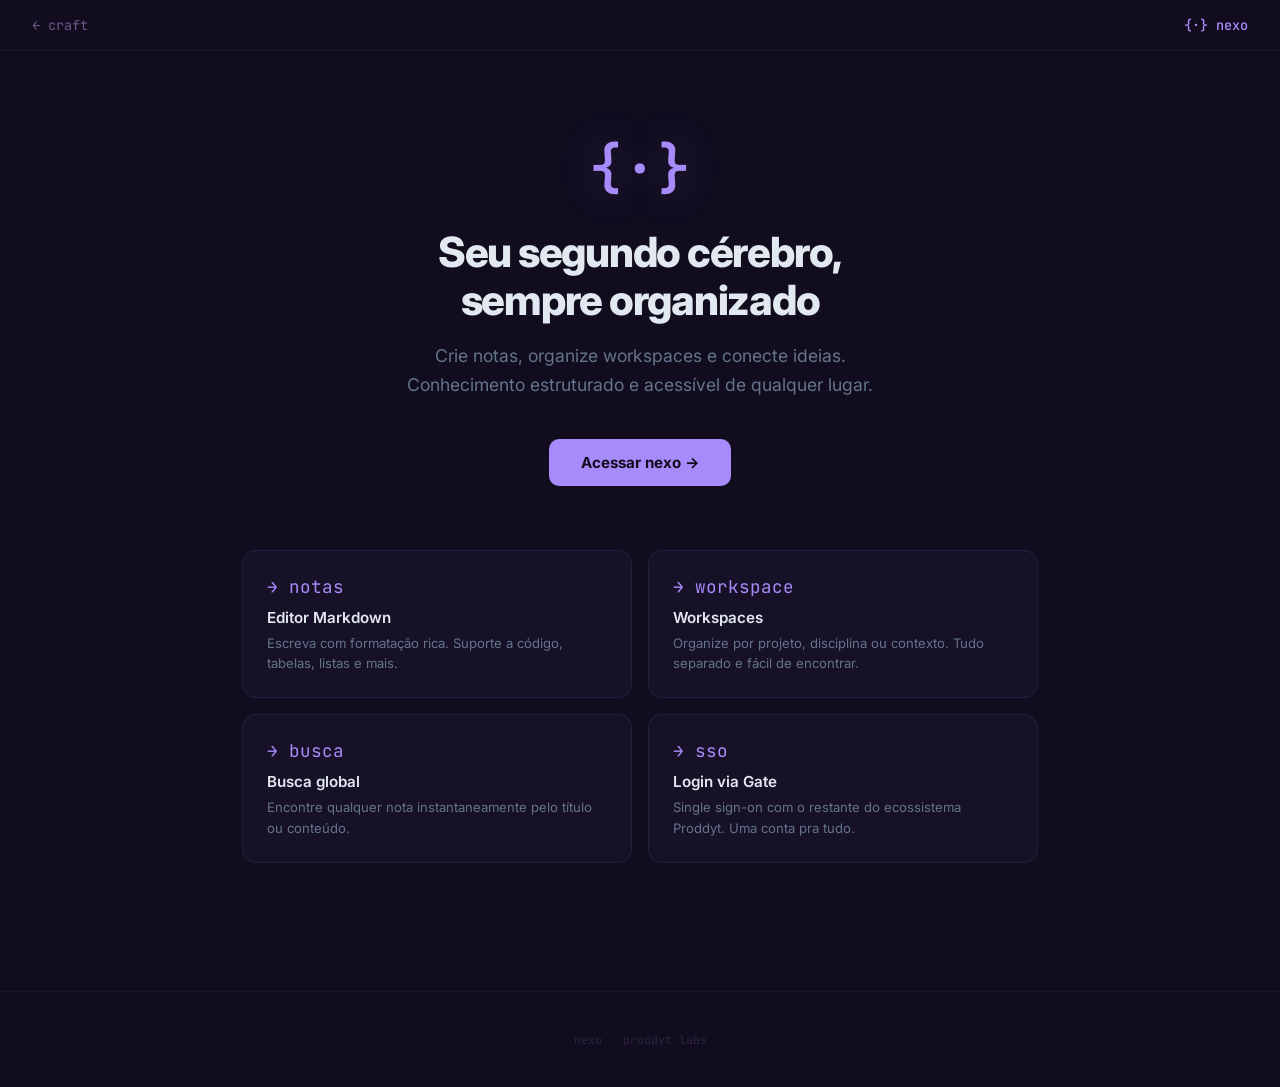
==== nexo/index.html @ 1220244c "pages: restaura landings (wire/nexo/vector/punch) + pages.js so estaticas (Tools->home)" ====
<!DOCTYPE html>
<html lang="pt-br">
<head>
  <meta charset="UTF-8">
  <meta name="viewport" content="width=device-width, initial-scale=1.0">
  <title>nexo · Second Brain</title>
  <meta name="theme-color" content="#110D1F">
  <link rel="preconnect" href="https://fonts.googleapis.com">
  <link href="https://fonts.googleapis.com/css2?family=Inter:wght@300;400;500;600;700&family=JetBrains+Mono:wght@400;500;600&display=swap" rel="stylesheet">
  <style>
    *, *::before, *::after { box-sizing: border-box; margin: 0; padding: 0; }
    body { background: #110D1F; color: #cbd5e1; font-family: 'Inter', system-ui, sans-serif; min-height: 100vh; }
    a { text-decoration: none; color: inherit; }

    nav {
      border-bottom: 1px solid rgba(167,139,250,0.08);
      padding: 1rem 2rem;
      display: flex; align-items: center; justify-content: space-between;
      font-family: 'JetBrains Mono', monospace; font-size: 0.85rem;
    }
    .nav-back { color: #6B5A8A; transition: color 0.15s; }
    .nav-back:hover { color: #A78BFA; }
    .nav-brand { color: #A78BFA; font-weight: 500; }

    main { max-width: 860px; margin: 0 auto; padding: 5rem 2rem 4rem; }

    .hero { text-align: center; margin-bottom: 4rem; }
    .mark {
      font-family: 'JetBrains Mono', monospace;
      font-size: 3.5rem; font-weight: 600; color: #A78BFA;
      display: block; margin-bottom: 1.5rem;
      text-shadow: 0 0 40px rgba(167,139,250,0.3);
    }
    .hero h1 { font-size: 2.6rem; font-weight: 800; color: #e2e8f0; letter-spacing: -0.03em; margin-bottom: 1rem; line-height: 1.15; }
    .hero p { font-size: 1.1rem; color: #64748b; max-width: 500px; margin: 0 auto 2.5rem; line-height: 1.65; }

    .cta {
      display: inline-flex; align-items: center; gap: 0.5rem;
      padding: 14px 32px; background: #A78BFA; color: #110D1F;
      border-radius: 10px; font-weight: 700; font-size: 0.95rem;
      transition: all 0.2s;
    }
    .cta:hover { background: #C4B5FD; transform: translateY(-2px); box-shadow: 0 8px 24px rgba(167,139,250,0.25); }

    .features {
      display: grid; grid-template-columns: repeat(2, 1fr); gap: 16px;
      margin-top: 4rem;
    }
    @media (max-width: 600px) { .features { grid-template-columns: 1fr; } main { padding: 3rem 1.25rem; } }

    .feature {
      background: rgba(167,139,250,0.04);
      border: 1px solid rgba(167,139,250,0.1);
      border-radius: 14px; padding: 24px;
    }
    .feature-icon { font-family: 'JetBrains Mono', monospace; font-size: 1.1rem; color: #A78BFA; margin-bottom: 10px; }
    .feature h3 { font-size: 0.95rem; font-weight: 600; color: #e2e8f0; margin-bottom: 6px; }
    .feature p { font-size: 0.82rem; color: #64748b; line-height: 1.55; }

    footer { text-align: center; padding: 2.5rem 1rem; color: #2D2440; font-family: 'JetBrains Mono', monospace; font-size: 0.72rem; border-top: 1px solid rgba(167,139,250,0.06); margin-top: 4rem; }
  </style>
</head>
<body>
  <nav>
    <a href="../index.html" class="nav-back">← craft</a>
    <span class="nav-brand">{·} nexo</span>
  </nav>

  <main>
    <div class="hero">
      <span class="mark">{·}</span>
      <h1>Seu segundo cérebro,<br>sempre organizado</h1>
      <p>Crie notas, organize workspaces e conecte ideias. Conhecimento estruturado e acessível de qualquer lugar.</p>
      <a href="https://nexo.proddyt.site" class="cta">Acessar nexo →</a>
    </div>

    <div class="features">
      <div class="feature">
        <div class="feature-icon">→ notas</div>
        <h3>Editor Markdown</h3>
        <p>Escreva com formatação rica. Suporte a código, tabelas, listas e mais.</p>
      </div>
      <div class="feature">
        <div class="feature-icon">→ workspace</div>
        <h3>Workspaces</h3>
        <p>Organize por projeto, disciplina ou contexto. Tudo separado e fácil de encontrar.</p>
      </div>
      <div class="feature">
        <div class="feature-icon">→ busca</div>
        <h3>Busca global</h3>
        <p>Encontre qualquer nota instantaneamente pelo título ou conteúdo.</p>
      </div>
      <div class="feature">
        <div class="feature-icon">→ sso</div>
        <h3>Login via Gate</h3>
        <p>Single sign-on com o restante do ecossistema Proddyt. Uma conta pra tudo.</p>
      </div>
    </div>
  </main>

  <footer>nexo · proddyt labs</footer>
</body>
</html>
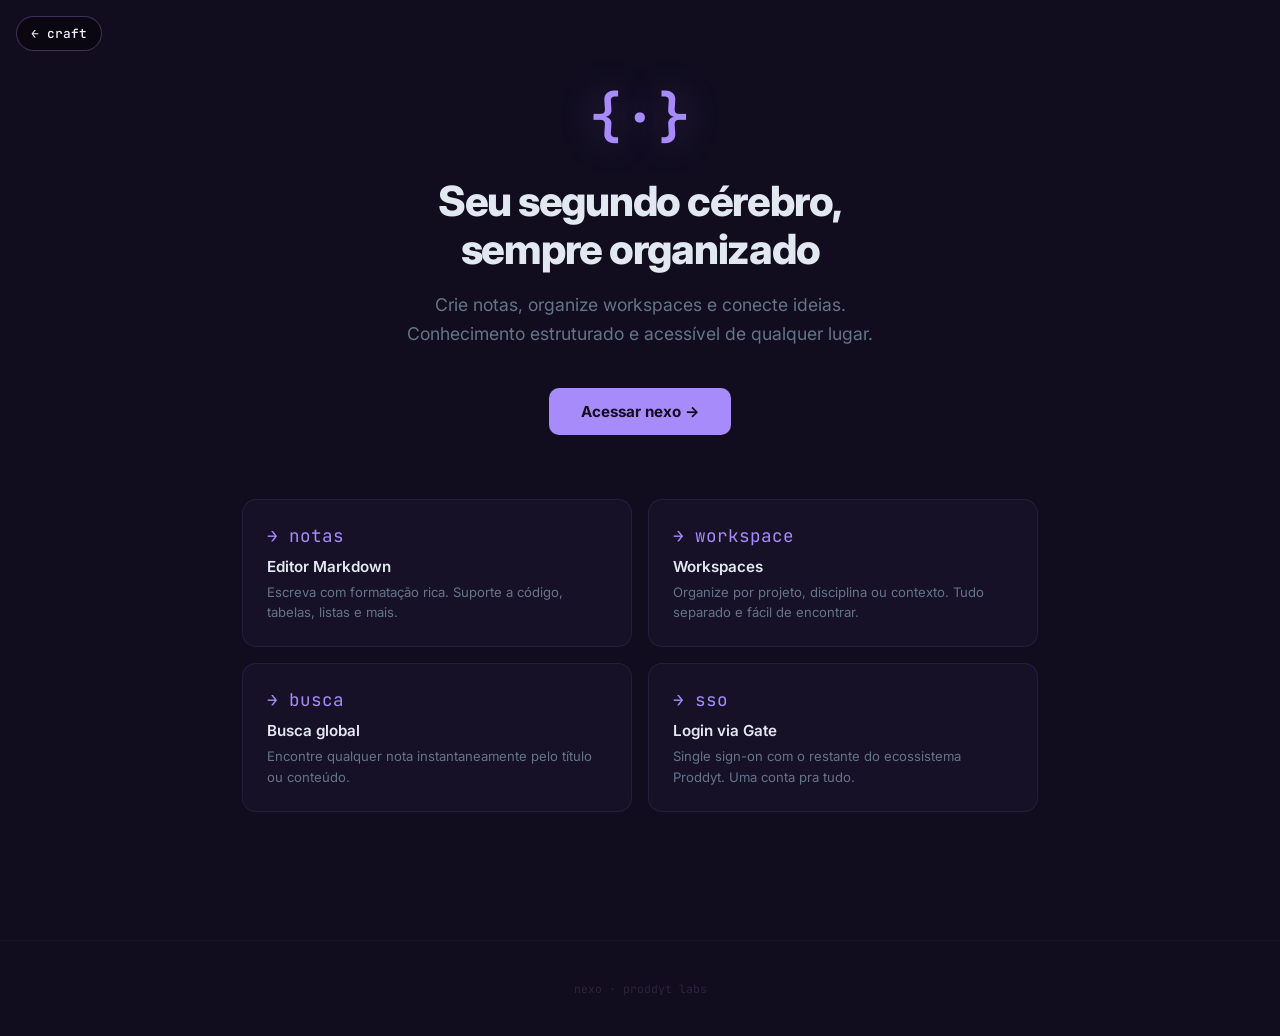
==== commit 9da26464: "feat: redesign visual (fonte mono, spotlight full-page, icones por projeto, card clicavel) + botao v" ====
--- a/nexo/index.html
+++ b/nexo/index.html
@@ -11,16 +11,6 @@
     *, *::before, *::after { box-sizing: border-box; margin: 0; padding: 0; }
     body { background: #110D1F; color: #cbd5e1; font-family: 'Inter', system-ui, sans-serif; min-height: 100vh; }
     a { text-decoration: none; color: inherit; }
-
-    nav {
-      border-bottom: 1px solid rgba(167,139,250,0.08);
-      padding: 1rem 2rem;
-      display: flex; align-items: center; justify-content: space-between;
-      font-family: 'JetBrains Mono', monospace; font-size: 0.85rem;
-    }
-    .nav-back { color: #6B5A8A; transition: color 0.15s; }
-    .nav-back:hover { color: #A78BFA; }
-    .nav-brand { color: #A78BFA; font-weight: 500; }
 
     main { max-width: 860px; margin: 0 auto; padding: 5rem 2rem 4rem; }
 
@@ -58,13 +48,23 @@
     .feature p { font-size: 0.82rem; color: #64748b; line-height: 1.55; }
 
     footer { text-align: center; padding: 2.5rem 1rem; color: #2D2440; font-family: 'JetBrains Mono', monospace; font-size: 0.72rem; border-top: 1px solid rgba(167,139,250,0.06); margin-top: 4rem; }
+
+    .craft-back {
+      position: fixed; top: 16px; left: 16px; z-index: 999;
+      display: inline-flex; align-items: center; gap: 6px;
+      padding: 8px 14px; border-radius: 999px;
+      background: rgba(9,7,15,.78); backdrop-filter: blur(10px);
+      border: 1px solid rgba(157,124,229,.35);
+      color: #f4efff; text-decoration: none;
+      font-family: "JetBrainsMono Nerd Font", "JetBrains Mono", ui-monospace, monospace;
+      font-size: .8rem; font-weight: 500;
+      transition: border-color .18s, color .18s, transform .18s;
+    }
+    .craft-back:hover { border-color: #9d7ce5; color: #9d7ce5; transform: translateX(-2px); }
   </style>
 </head>
 <body>
-  <nav>
-    <a href="../index.html" class="nav-back">← craft</a>
-    <span class="nav-brand">{·} nexo</span>
-  </nav>
+  <a href="../index.html" class="craft-back">← craft</a>
 
   <main>
     <div class="hero">
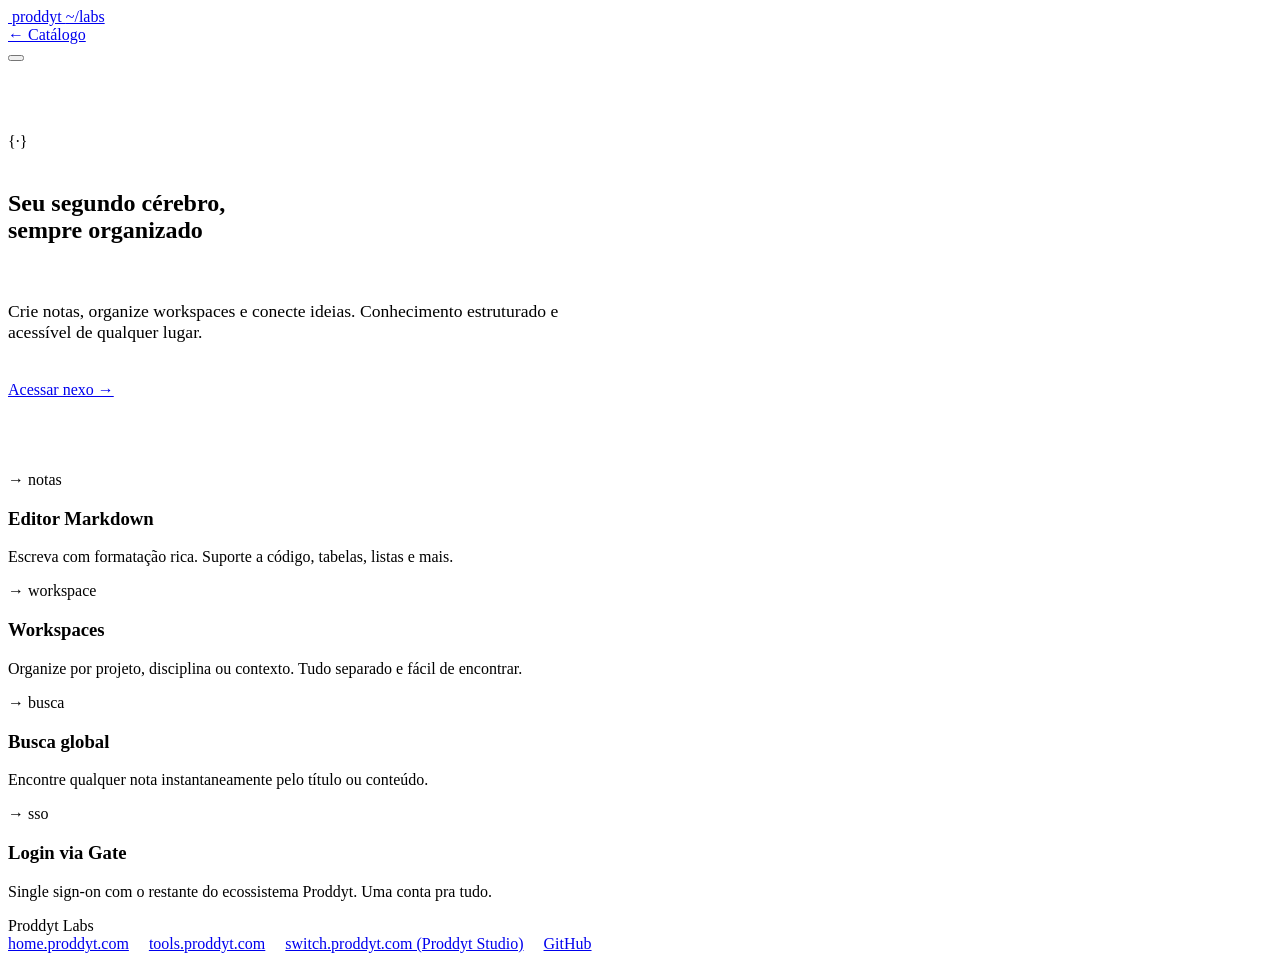
==== commit cdbb7054: "feat(craft): remodel to Proddyt brand (Labs) with shared tokens, README Co-Authored-By: Claude Opus " ====
--- a/nexo/index.html
+++ b/nexo/index.html
@@ -1,103 +1,55 @@
-<!DOCTYPE html>
-<html lang="pt-br">
+<!doctype html>
+<html lang="pt-BR" data-brand="labs">
 <head>
-  <meta charset="UTF-8">
-  <meta name="viewport" content="width=device-width, initial-scale=1.0">
-  <title>nexo · Second Brain</title>
-  <meta name="theme-color" content="#110D1F">
-  <link rel="preconnect" href="https://fonts.googleapis.com">
-  <link href="https://fonts.googleapis.com/css2?family=Inter:wght@300;400;500;600;700&family=JetBrains+Mono:wght@400;500;600&display=swap" rel="stylesheet">
-  <style>
-    *, *::before, *::after { box-sizing: border-box; margin: 0; padding: 0; }
-    body { background: #110D1F; color: #cbd5e1; font-family: 'Inter', system-ui, sans-serif; min-height: 100vh; }
-    a { text-decoration: none; color: inherit; }
-
-    main { max-width: 860px; margin: 0 auto; padding: 5rem 2rem 4rem; }
-
-    .hero { text-align: center; margin-bottom: 4rem; }
-    .mark {
-      font-family: 'JetBrains Mono', monospace;
-      font-size: 3.5rem; font-weight: 600; color: #A78BFA;
-      display: block; margin-bottom: 1.5rem;
-      text-shadow: 0 0 40px rgba(167,139,250,0.3);
-    }
-    .hero h1 { font-size: 2.6rem; font-weight: 800; color: #e2e8f0; letter-spacing: -0.03em; margin-bottom: 1rem; line-height: 1.15; }
-    .hero p { font-size: 1.1rem; color: #64748b; max-width: 500px; margin: 0 auto 2.5rem; line-height: 1.65; }
-
-    .cta {
-      display: inline-flex; align-items: center; gap: 0.5rem;
-      padding: 14px 32px; background: #A78BFA; color: #110D1F;
-      border-radius: 10px; font-weight: 700; font-size: 0.95rem;
-      transition: all 0.2s;
-    }
-    .cta:hover { background: #C4B5FD; transform: translateY(-2px); box-shadow: 0 8px 24px rgba(167,139,250,0.25); }
-
-    .features {
-      display: grid; grid-template-columns: repeat(2, 1fr); gap: 16px;
-      margin-top: 4rem;
-    }
-    @media (max-width: 600px) { .features { grid-template-columns: 1fr; } main { padding: 3rem 1.25rem; } }
-
-    .feature {
-      background: rgba(167,139,250,0.04);
-      border: 1px solid rgba(167,139,250,0.1);
-      border-radius: 14px; padding: 24px;
-    }
-    .feature-icon { font-family: 'JetBrains Mono', monospace; font-size: 1.1rem; color: #A78BFA; margin-bottom: 10px; }
-    .feature h3 { font-size: 0.95rem; font-weight: 600; color: #e2e8f0; margin-bottom: 6px; }
-    .feature p { font-size: 0.82rem; color: #64748b; line-height: 1.55; }
-
-    footer { text-align: center; padding: 2.5rem 1rem; color: #2D2440; font-family: 'JetBrains Mono', monospace; font-size: 0.72rem; border-top: 1px solid rgba(167,139,250,0.06); margin-top: 4rem; }
-
-    .craft-back {
-      position: fixed; top: 16px; left: 16px; z-index: 999;
-      display: inline-flex; align-items: center; gap: 6px;
-      padding: 8px 14px; border-radius: 999px;
-      background: rgba(9,7,15,.78); backdrop-filter: blur(10px);
-      border: 1px solid rgba(157,124,229,.35);
-      color: #f4efff; text-decoration: none;
-      font-family: "JetBrainsMono Nerd Font", "JetBrains Mono", ui-monospace, monospace;
-      font-size: .8rem; font-weight: 500;
-      transition: border-color .18s, color .18s, transform .18s;
-    }
-    .craft-back:hover { border-color: #9d7ce5; color: #9d7ce5; transform: translateX(-2px); }
-  </style>
+<meta charset="utf-8">
+<meta name="viewport" content="width=device-width, initial-scale=1">
+<title>nexo · Second Brain</title>
+<meta name="description" content="Crie notas, organize workspaces e conecte ideias. Conhecimento estruturado e acessível de qualquer lugar.">
+<link rel="icon" type="image/svg+xml" href="../favicon.svg">
+<link rel="preconnect" href="https://fonts.googleapis.com">
+<link rel="preconnect" href="https://fonts.gstatic.com" crossorigin>
+<link href="https://fonts.googleapis.com/css2?family=IBM+Plex+Mono:wght@400;500;600;700&family=IBM+Plex+Sans:wght@400;500;600;700&display=swap" rel="stylesheet">
+<link rel="stylesheet" href="https://cdn.jsdelivr.net/gh/Proddyt-Labs/brand@1/tokens.css">
+<link rel="stylesheet" href="https://cdn.jsdelivr.net/gh/Proddyt-Labs/brand@1/base.css">
+<script src="https://cdn.jsdelivr.net/gh/Proddyt-Labs/brand@1/theme.js"></script>
+<link rel="stylesheet" href="../style.css">
 </head>
 <body>
-  <a href="../index.html" class="craft-back">← craft</a>
-
-  <main>
-    <div class="hero">
-      <span class="mark">{·}</span>
-      <h1>Seu segundo cérebro,<br>sempre organizado</h1>
-      <p>Crie notas, organize workspaces e conecte ideias. Conhecimento estruturado e acessível de qualquer lugar.</p>
-      <a href="https://nexo.proddyt.site" class="cta">Acessar nexo →</a>
+<header class="p-header">
+  <div class="p-container">
+    <a class="p-logo" href="/"><img class="p-mark" src="https://cdn.jsdelivr.net/gh/Proddyt-Labs/brand@1/marks/labs-mark.svg" alt=""> proddyt <span class="p-logo-suffix">~/labs</span></a>
+    <nav class="p-nav" aria-label="Navegação principal">
+      <a href="../#projetos">← Catálogo</a>
+    </nav>
+    <button class="p-icon-btn" type="button" data-theme-toggle></button>
+  </div>
+</header>
+<main class="p-container">
+  <section class="sub-hero">
+    <span class="mark-glyph" aria-hidden="true">{·}</span>
+    <h1>Seu segundo cérebro,<br>sempre organizado</h1>
+    <p>Crie notas, organize workspaces e conecte ideias. Conhecimento estruturado e acessível de qualquer lugar.</p>
+    <div class="p-actions"><a class="p-btn" href="https://nexo.proddyt.com">Acessar nexo →</a></div>
+  </section>
+  <section class="p-section sub-features">
+    <div class="p-grid">
+      <div class="p-card"><span class="p-eyebrow">→ notas</span><h3>Editor Markdown</h3><p class="p-muted">Escreva com formatação rica. Suporte a código, tabelas, listas e mais.</p></div>
+      <div class="p-card"><span class="p-eyebrow">→ workspace</span><h3>Workspaces</h3><p class="p-muted">Organize por projeto, disciplina ou contexto. Tudo separado e fácil de encontrar.</p></div>
+      <div class="p-card"><span class="p-eyebrow">→ busca</span><h3>Busca global</h3><p class="p-muted">Encontre qualquer nota instantaneamente pelo título ou conteúdo.</p></div>
+      <div class="p-card"><span class="p-eyebrow">→ sso</span><h3>Login via Gate</h3><p class="p-muted">Single sign-on com o restante do ecossistema Proddyt. Uma conta pra tudo.</p></div>
     </div>
-
-    <div class="features">
-      <div class="feature">
-        <div class="feature-icon">→ notas</div>
-        <h3>Editor Markdown</h3>
-        <p>Escreva com formatação rica. Suporte a código, tabelas, listas e mais.</p>
-      </div>
-      <div class="feature">
-        <div class="feature-icon">→ workspace</div>
-        <h3>Workspaces</h3>
-        <p>Organize por projeto, disciplina ou contexto. Tudo separado e fácil de encontrar.</p>
-      </div>
-      <div class="feature">
-        <div class="feature-icon">→ busca</div>
-        <h3>Busca global</h3>
-        <p>Encontre qualquer nota instantaneamente pelo título ou conteúdo.</p>
-      </div>
-      <div class="feature">
-        <div class="feature-icon">→ sso</div>
-        <h3>Login via Gate</h3>
-        <p>Single sign-on com o restante do ecossistema Proddyt. Uma conta pra tudo.</p>
-      </div>
-    </div>
-  </main>
-
-  <footer>nexo · proddyt labs</footer>
+  </section>
+</main>
+<footer class="p-footer">
+  <div class="p-container">
+    <span>Proddyt Labs</span>
+    <nav class="footer-links" aria-label="Links do rodapé">
+      <a href="https://home.proddyt.com">home.proddyt.com</a>
+      <a href="https://tools.proddyt.com">tools.proddyt.com</a>
+      <a href="https://switch.proddyt.com">switch.proddyt.com (Proddyt Studio)</a>
+      <a href="https://github.com/Proddy-0">GitHub</a>
+    </nav>
+  </div>
+</footer>
 </body>
 </html>
--- a/style.css
+++ b/style.css
@@ -0,0 +1,74 @@
+/* craft — layout específico do site. Cores, fontes e componentes base vêm da marca
+   (Proddyt-Labs/brand: tokens.css + base.css). Aqui só tokens. */
+
+.hero-grid { display: grid; gap: 32px; grid-template-columns: minmax(0, 1.6fr) minmax(0, 1fr); align-items: start; }
+.hero-grid .p-hero { padding-inline: 0; }
+.hero-side { margin-top: 96px; }
+.hero-stats { display: flex; flex-wrap: wrap; gap: 8px 16px; font-family: var(--font-mono); font-size: .85rem; color: var(--muted); }
+.hero-stats b { color: var(--text); }
+
+.focus-card dl { margin: 0; display: grid; gap: 8px; font-size: .9rem; }
+.focus-card dl div { display: flex; justify-content: space-between; gap: 12px; border-top: 1px solid var(--line); padding-top: 8px; }
+.focus-card dt { color: var(--muted); font-family: var(--font-mono); }
+.focus-card dd { margin: 0; text-align: right; }
+
+.section-head { display: flex; flex-direction: column; gap: 8px; margin-bottom: 24px; }
+.section-head.split { flex-direction: row; justify-content: space-between; align-items: flex-end; flex-wrap: wrap; gap: 16px; }
+.section-head .section-head { margin: 0; }
+.section-head p:not(.p-eyebrow) { color: var(--muted); max-width: 640px; }
+
+.chips { display: flex; flex-wrap: wrap; gap: 6px; }
+
+.filters { display: flex; flex-wrap: wrap; gap: 8px; }
+.filter {
+  min-height: 40px; padding: 0 16px; border-radius: var(--radius-sm); cursor: pointer;
+  border: 1px solid var(--line); background: transparent; color: var(--text); font: 500 .9rem var(--font-sans);
+}
+.filter:hover { background: var(--surface); }
+.filter[aria-pressed="true"] { background: var(--brand); border-color: var(--brand); color: #FFFFFF; }
+
+.auto-grid { display: grid; gap: 20px; grid-template-columns: repeat(auto-fit, minmax(min(100%, 280px), 1fr)); }
+
+.project-card { position: relative; transition: border-color .15s; }
+.project-card h3 { overflow-wrap: anywhere; }
+.project-card h3 a { color: var(--text); text-decoration: none; }
+.project-card h3 a::after { content: ""; position: absolute; inset: 0; border-radius: var(--radius); }
+.project-card:hover, .project-card:focus-within, .project-card.featured { border-color: var(--brand-text); }
+.project-top { display: flex; align-items: center; gap: 10px; flex-wrap: wrap; }
+.project-card .ico {
+  min-width: 36px; height: 36px; padding: 0 8px; border-radius: var(--radius-sm);
+  display: inline-flex; align-items: center; justify-content: center;
+  border: 1px solid var(--line); color: var(--labs-text); font: 600 .85rem var(--font-mono);
+}
+.project-card .cat { font: 500 .78rem var(--font-mono); letter-spacing: .12em; color: var(--muted); }
+.project-card .p-chip { margin-left: auto; }
+.project-card .chips .p-chip { margin-left: 0; }
+.project-card p { color: var(--muted); font-size: .95rem; }
+.project-actions { margin-top: auto; display: flex; gap: 12px; align-items: center; font-size: .9rem; position: relative; z-index: 1; }
+.project-actions .repo-link { display: inline-flex; align-items: center; gap: 6px; }
+.project-actions .off { color: var(--muted); font: .8rem var(--font-mono); }
+
+/* subpáginas (nexo, punch, vector, wire) */
+.sub-hero { padding-block: 72px 48px; display: flex; flex-direction: column; gap: 20px; align-items: flex-start; }
+.sub-hero .mark-glyph { font: 600 3rem var(--font-mono); color: var(--labs-text); line-height: 1; }
+.sub-hero p { color: var(--muted); font-size: 1.1rem; max-width: 560px; }
+.sub-features { padding-top: 24px; }
+
+/* privacidade */
+.prose { max-width: 720px; padding-block: 48px 64px; }
+.prose h1 { font-size: 1.8rem; margin-bottom: 4px; }
+.prose h2 { font-size: 1.1rem; margin-top: 32px; padding-top: 16px; border-top: 1px solid var(--line); margin-bottom: 8px; }
+.prose p, .prose li { margin-bottom: 8px; }
+.prose ul { padding-left: 20px; }
+
+.footer-links { display: flex; flex-wrap: wrap; gap: 8px 20px; }
+
+@media (max-width: 800px) {
+  .hero-grid { grid-template-columns: 1fr; }
+  .hero-side { margin-top: 0; }
+  .p-hero { padding-block: 56px 40px; }
+  .p-section { padding-block: 48px; }
+  .p-header .p-container { gap: 12px; }
+  .p-nav { margin-left: 0; order: 3; width: 100%; }
+  .sub-hero { padding-block: 48px 32px; }
+}
